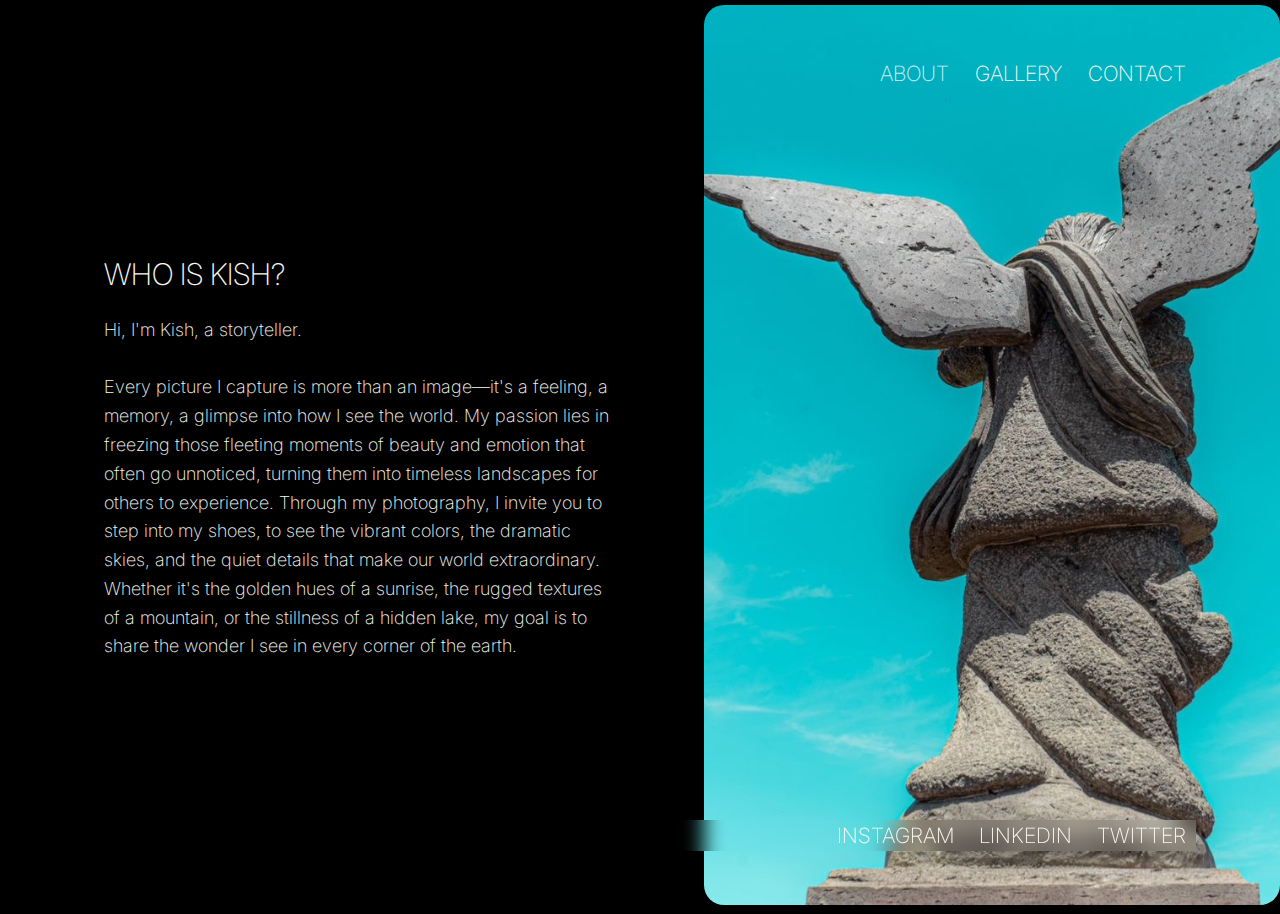
==== about.html @ 5023040d "update" ====
<!DOCTYPE html>
<html lang="en">

<head class="about-footer">
    <meta charset="UTF-8" />
    <meta name="viewport" content="width=device-width, initial-scale=1.0" />
    <meta http-equiv="X-UA-Compatible" content="ie=edge" />
    <title>About Kish</title>
    <link rel="preconnect" href="https://fonts.googleapis.com" />
    <link rel="preconnect" href="https://fonts.gstatic.com" crossorigin />
    <link
        href="https://fonts.googleapis.com/css2?family=Anton+SC&family=Inter:ital,opsz,wght@0,14..32,100..900;1,14..32,100..900&display=swap"
        rel="stylesheet" />
    <link rel="stylesheet" href="style.css" />
</head>

<body s>

    <header>
        <a href="index.html" class="logo"><svg width="46" height="17" viewBox="0 0 46 17" fill="none"
                xmlns="http://www.w3.org/2000/svg">
                <path
                    d="M0.849432 16V0.727272H2.69886V8.30398H2.87784L9.73864 0.727272H12.1548L5.74148 7.6179L12.1548 16H9.91761L4.60795 8.90057L2.69886 11.0483V16H0.849432ZM16.3981 0.727272V16H14.5487V0.727272H16.3981ZM28.4585 4.54545C28.3691 3.78977 28.0061 3.20312 27.3698 2.78551C26.7334 2.3679 25.9529 2.15909 25.0281 2.15909C24.352 2.15909 23.7604 2.26847 23.2533 2.48722C22.7512 2.70597 22.3584 3.00675 22.075 3.38956C21.7966 3.77237 21.6574 4.20739 21.6574 4.6946C21.6574 5.10227 21.7544 5.45277 21.9482 5.74609C22.1471 6.03445 22.4007 6.27557 22.7089 6.46946C23.0171 6.65838 23.3403 6.81499 23.6784 6.93928C24.0164 7.05859 24.3271 7.15554 24.6105 7.23011L26.1617 7.64773C26.5594 7.75213 27.0019 7.89631 27.4891 8.08026C27.9813 8.2642 28.4511 8.51527 28.8985 8.83345C29.3509 9.14666 29.7238 9.54936 30.0171 10.0415C30.3105 10.5337 30.4571 11.1378 30.4571 11.8537C30.4571 12.679 30.2409 13.4247 29.8083 14.0909C29.3808 14.7571 28.7544 15.2866 27.9291 15.6793C27.1088 16.0721 26.1119 16.2685 24.9387 16.2685C23.8449 16.2685 22.8978 16.092 22.0974 15.739C21.3019 15.386 20.6755 14.8938 20.2181 14.2624C19.7657 13.631 19.5097 12.8977 19.45 12.0625H21.3591C21.4088 12.6392 21.6027 13.1165 21.9408 13.4943C22.2838 13.8672 22.7164 14.1456 23.2384 14.3295C23.7654 14.5085 24.3321 14.598 24.9387 14.598C25.6446 14.598 26.2785 14.4837 26.8403 14.255C27.4021 14.0213 27.847 13.6982 28.1752 13.2855C28.5033 12.8679 28.6673 12.3807 28.6673 11.8239C28.6673 11.3168 28.5257 10.9041 28.2423 10.5859C27.9589 10.2678 27.586 10.0092 27.1237 9.81037C26.6613 9.61151 26.1617 9.4375 25.6247 9.28835L23.7455 8.75142C22.5523 8.40838 21.6077 7.91868 20.9117 7.28232C20.2156 6.64595 19.8676 5.81321 19.8676 4.78409C19.8676 3.92898 20.0988 3.18324 20.5612 2.54688C21.0285 1.90554 21.6549 1.40838 22.4404 1.0554C23.2309 0.697443 24.1134 0.518465 25.0878 0.518465C26.0722 0.518465 26.9472 0.694957 27.7128 1.04794C28.4784 1.39595 29.085 1.87322 29.5324 2.47976C29.9848 3.08629 30.2235 3.77486 30.2483 4.54545H28.4585ZM33.4979 16V0.727272H35.3473V7.52841H43.4908V0.727272H45.3402V16H43.4908V9.16903H35.3473V16H33.4979Z"
                    fill="#F9F8F0" />
            </svg>
        </a>

        <nav>
            <a class="selected" href="#">About</a>
            <a href="index.html#gallery">Gallery</a>
            <a href="#">Contact</a>
        </nav>

    </header>

    <body>

        <section class="about-page">

            <div class="about-img">
                <img loading="lazy" src="Kish images/5b8007a4-5a6c-479f-b064-75aede1794b1.JPG" alt="Header image">

            </div>

            <div class="about-text">

                <h3 class="about-h3"> WHO IS KISH? </h3>

                <p>Hi, I'm Kish, a storyteller. <br> <br> Every picture I capture is more than an image—it's a feeling,
                    a memory, a
                    glimpse into how I see the world. My passion lies in freezing those fleeting moments of beauty and
                    emotion that often go unnoticed, turning them into timeless landscapes for others to
                    experience. Through my photography, I invite you to step into my shoes, to see the vibrant colors,
                    the dramatic skies, and the quiet details that make our world extraordinary. Whether it's the golden
                    hues of a sunrise, the rugged textures of a mountain, or the stillness of a hidden lake, my goal is
                    to share the wonder I see in every corner of the earth.</p>

            </div>

          

        </section>


        <footer class="about-footer">



            <div>
                <a href="https://www.instagram.com/momentswith_kish/">Instagram</a>
                <a href="https://www.linkedin.com/in/kunleademikanra/">LinkedIn</a>
                <a href="https://x.com/kish_baba_">Twitter</a>

        </footer>

    </body>

</html>
---- style.css ----
body {
    background-color: #000;
    color: #f9f8f0;
    padding: 40px 76px;
    line-height: 1.5;
    font-family: inter;
    font-weight: 200;
    font-size: 21px;
}

@keyframes appear {
    0% {
        opacity: 0;
        scale: o.5;
    }

    100% {
        opacity: 1;
        scale: 1;
    }
}

svg path {
    fill: transparent;
    stroke: #fff;
    stroke-width: 1;
    stroke-dasharray: 90;
    stroke-dashoffset: 90;
    animation: logoMove 7s ease-in-out infinite alternate-reverse;
}

@keyframes logoMove {
    0% {
        stroke-dashoffset: 90;
    }

    80% {
        fill: transparent;
    }

    100% {
        fill: #fff;
        stroke-dashoffset: 0;
    }
}

header {
    display: flex;
    align-items: center;
    text-align: center;
    justify-content: space-between;
    width: 100%;
    font-family: inter;
    font-weight: normal;
    font-size: 21px;
    margin-bottom: 40px;

}


.logo,
header a,
a {
    font-weight: 200;
    text-decoration: none;
    margin: 10px;
    color: #f9f8f0;
    text-transform: uppercase;

}

a:hover {
    color: #c8f2f6;
}

.selected {
    color: #c8f2f6;
}


.hero {
    position: relative;
    display: flex;
    align-items: center;
    margin-top: 70px;
    margin-bottom: 80px;
    width: 100%;
    height: 80vh;
    animation: heroAppear 3s ease-in-out;

}

/* take out at the end 

@keyframes heroAppear {
    0% {
        opacity: 0;
        scale: 0.9;
    }

    100% {
        opacity: 1;
        scale: 1;
    }
}

take out at the end */

.hero-text {
    gap: 3px;

}

.hero h1 {
    font-size: 15vw;
    margin: 3px;
    font-weight: 300;
    line-height: 1;
    font-family: anton sc;

}

.moments {
    position: relative;
    left: 25%;

}


.hero-explain {
    font-size: 20px;
    font-family: inter;
    font-weight: 200;
    margin-top: 20px;

}

.hero-img-wrapper {
    position: absolute;
    top: 20%;
    right: 85%;
    max-width: 30px;
    height: 300px;
    animation: float 3s ease-in-out infinite;
    mix-blend-mode: darken;
}


.hero-img,
.hero-img2 {

    width: 100%;
    height: 100%;
    transform: rotate(10deg);
    transition: 0.8s ease;

}

.hero-img:hover {
    transform: rotate(-10deg);
    width: 300px;
}

.hero-img2-wrapper {
    position: absolute;
    top: 25%;
    right: 10%;
    max-width: 20vw;
    height: 20vw;
    animation: float 3s ease-in-out infinite;
    mix-blend-mode: screen;
}

.hero-img2 img {
    border-radius: inherit;
    transition: 1s ease-in-out;

}

.hero-img2:hover img {
    transform: rotate(-10deg);
    border-radius: 100%;
}

.hero-img img,
.hero-img2 img {
    width: 100%;
    height: 100%;
    object-fit: cover;
    border-radius: 20px;

}

.gallery1 {
    display: flex;
    flex-wrap: wrap;
    gap: 20px;
    justify-content: center;
    margin-top: 50px;
    margin-bottom: 50px;
    padding: 0 20px;

}

.galleryimages {

    width: 350px;
    height: 350px;
    object-fit: cover;
    border-radius: 20px;
    transition: 0.8s ease-in-out;
    animation: appear ease-in-out;
    filter: grayscale(100%);
    transition: 0.2s ease-in-out;
    overflow: hidden;
    animation-timeline: view();
    animation-range: entry 0 cover 40%;
}

.galleryimages img {
    width: 100%;
    height: 100%;
    border-radius: 20px;

}

.galleryimages:hover {
    filter: grayscale(0%);
}

.CA h2 {
    margin: 7px;
    font-size: clamp(20px, 2vw + 50px, 70px);
    line-height: 1;
    font-family: anton sc;
}

.CA {

    display: flex;
    height: 50px;
    flex-direction: row;
    justify-content: space-between;
    padding: 30px 0;
    margin-top: 200px;
    margin-bottom: 150px;

}

.CA-line {

    width: 30vw;
    height: 1px;
    background-color: #f9f8f0;
    margin: 10px;
}

.ca-about {

    position: relative;
    top: -100%;
}


footer {
    display: flex;
    align-items: center;
    text-align: center;
    justify-content: space-between;
    width: 100%;
    font-family: inter;
    font-size: 21px;
    margin-top: 50px;

}


@keyframes float {
    0% {
        transform: translateY(0);
    }

    50% {
        transform: translateY(-20px);
    }

    100% {
        transform: translateY(0);
    }
}

html {
    scroll-behavior: smooth;
}


/*ABOUT PAGE*/


.about-page {
    font-size: 20px;
    display: flex;
    height: 70vh;
    line-height: 1.6;
    align-items: center;
    justify-content: space-between;
    margin-top: 20px;
    margin-bottom: 20px;

}

.about-text {
    font-family: inter;
    font-weight: 200;
    width: 40vw;
    font-size: 18px;
    margin-top: 20px;
    margin-left: 20px;
    margin-right: 20px;
}

.about-h3 {
    font-size: 30px;
    font-weight: 200;
    margin: 0;
}

.about-img {
    position: absolute;
    right: 0;
    width: 45vw;
    height: 100vh;
    transition: 0.2s ease-in-out;
    z-index: -1;

}

.about-img img {
    width: 100%;
    height: 100%;
    object-fit: cover;
    border-radius: 20px;
}

.about-footer {
    display: flex;
    backdrop-filter: blur(10px);
    width: 100%;
    justify-content: flex-end;
}

/*MEDIA QUERIES*/

@media screen and (max-width: 600px) {

    body {
        padding: 20px;
        line-height: 1.4;
        font-size: 17px;
    }


    header,
    footer {
        display: block;
        font-size: 15px;
        margin-bottom: 100px;

    }

    .hero {
        position: relative;
        display: flex;
        height: 60vh;
        padding: 20px;
        gap: 1000px;
    }


    .hero-img2-wrapper {

        max-width: 100px;
        height: 150px;
    }

    .hero-explain {
        margin-top: 50px;

    }


    .ca {
        padding: 10px;
    }

    .CA h2 {
        margin: 7px;
        font-size: clamp(10px, 2vw + 25px, 40px);
        line-height: 1;
        font-family: anton sc;
    }

}


/*ABOUT PAGE*/

@media screen and (max-width: 900px) {

    header {
        margin-bottom: 20px;
    }

    .about-page {
        display: flex;
        flex-direction: column;
        line-height: 1.6;
        margin-top: 20px;
        margin-bottom: 20px;
        height: max-content;

    }

    .about-h3 {
        margin-bottom: 50px;
    }

    .about-text {
        width: 100%;
        font-size: 16px;
        margin-top: 50px;
        margin-bottom: 40px;

    }

    .about-img {
        margin-top: 40px;
        position: relative;
        width: 100%;
        height: 300px;

    }

    .about-footer {
        margin: 60px 10px 30px 10px;
        justify-content: center;
    }
}
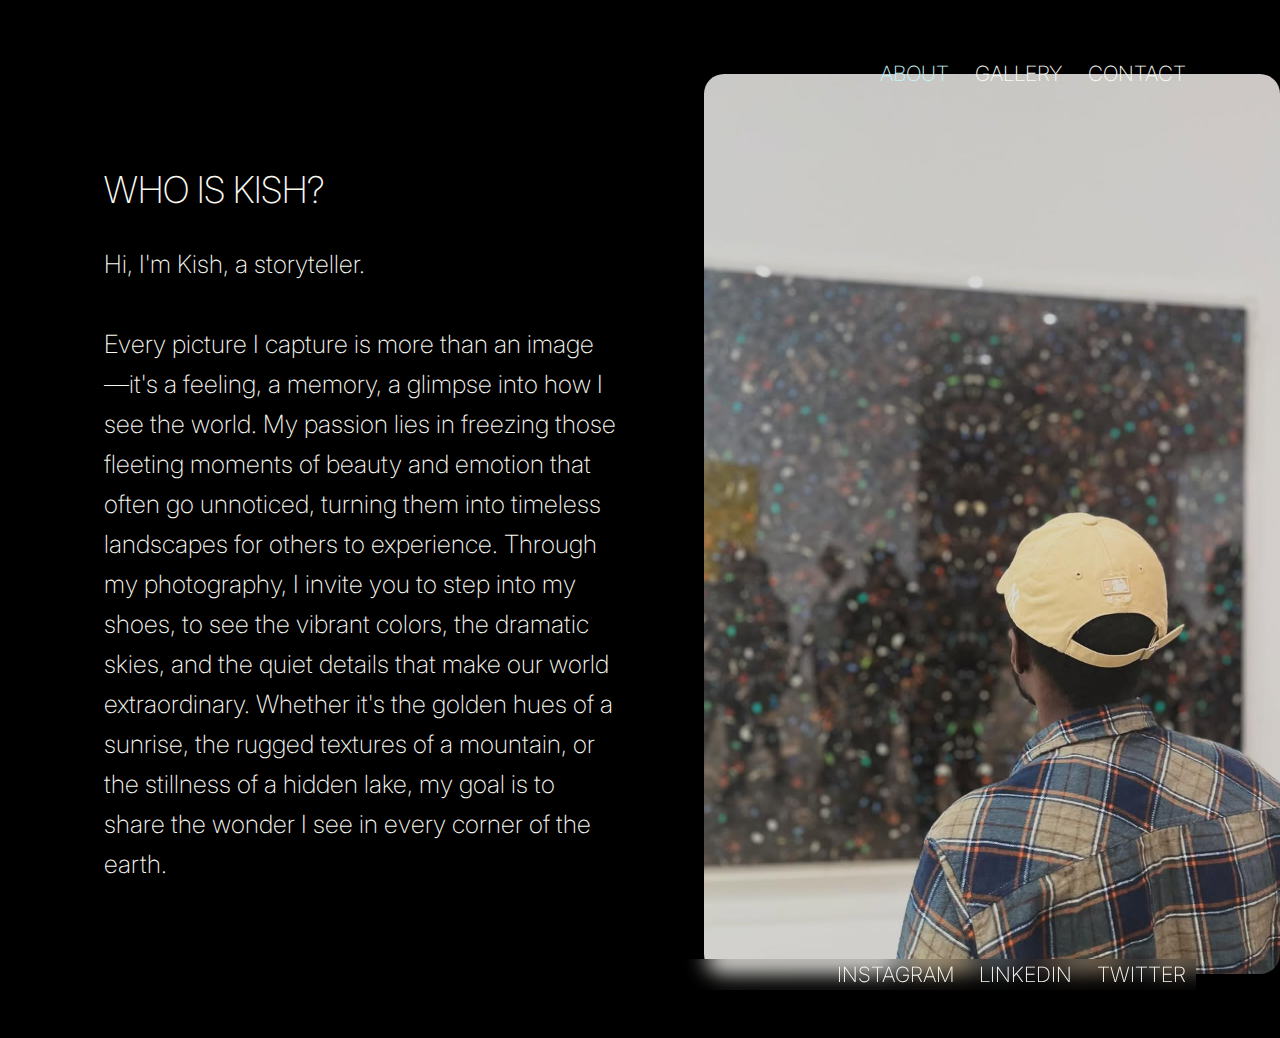
==== commit 11954eed: "Update" ====
--- a/about.html
+++ b/about.html
@@ -14,16 +14,20 @@
     <link rel="stylesheet" href="style.css" />
 </head>
 
-<body s>
+<body>
+
+    <!-- HEADER -->
 
     <header>
-        <a href="index.html" class="logo"><svg width="46" height="17" viewBox="0 0 46 17" fill="none"
-                xmlns="http://www.w3.org/2000/svg">
+        <a href="index.html" class="logo">
+            <svg width="46" height="17" viewBox="0 0 46 17" fill="none" xmlns="http://www.w3.org/2000/svg">
                 <path
                     d="M0.849432 16V0.727272H2.69886V8.30398H2.87784L9.73864 0.727272H12.1548L5.74148 7.6179L12.1548 16H9.91761L4.60795 8.90057L2.69886 11.0483V16H0.849432ZM16.3981 0.727272V16H14.5487V0.727272H16.3981ZM28.4585 4.54545C28.3691 3.78977 28.0061 3.20312 27.3698 2.78551C26.7334 2.3679 25.9529 2.15909 25.0281 2.15909C24.352 2.15909 23.7604 2.26847 23.2533 2.48722C22.7512 2.70597 22.3584 3.00675 22.075 3.38956C21.7966 3.77237 21.6574 4.20739 21.6574 4.6946C21.6574 5.10227 21.7544 5.45277 21.9482 5.74609C22.1471 6.03445 22.4007 6.27557 22.7089 6.46946C23.0171 6.65838 23.3403 6.81499 23.6784 6.93928C24.0164 7.05859 24.3271 7.15554 24.6105 7.23011L26.1617 7.64773C26.5594 7.75213 27.0019 7.89631 27.4891 8.08026C27.9813 8.2642 28.4511 8.51527 28.8985 8.83345C29.3509 9.14666 29.7238 9.54936 30.0171 10.0415C30.3105 10.5337 30.4571 11.1378 30.4571 11.8537C30.4571 12.679 30.2409 13.4247 29.8083 14.0909C29.3808 14.7571 28.7544 15.2866 27.9291 15.6793C27.1088 16.0721 26.1119 16.2685 24.9387 16.2685C23.8449 16.2685 22.8978 16.092 22.0974 15.739C21.3019 15.386 20.6755 14.8938 20.2181 14.2624C19.7657 13.631 19.5097 12.8977 19.45 12.0625H21.3591C21.4088 12.6392 21.6027 13.1165 21.9408 13.4943C22.2838 13.8672 22.7164 14.1456 23.2384 14.3295C23.7654 14.5085 24.3321 14.598 24.9387 14.598C25.6446 14.598 26.2785 14.4837 26.8403 14.255C27.4021 14.0213 27.847 13.6982 28.1752 13.2855C28.5033 12.8679 28.6673 12.3807 28.6673 11.8239C28.6673 11.3168 28.5257 10.9041 28.2423 10.5859C27.9589 10.2678 27.586 10.0092 27.1237 9.81037C26.6613 9.61151 26.1617 9.4375 25.6247 9.28835L23.7455 8.75142C22.5523 8.40838 21.6077 7.91868 20.9117 7.28232C20.2156 6.64595 19.8676 5.81321 19.8676 4.78409C19.8676 3.92898 20.0988 3.18324 20.5612 2.54688C21.0285 1.90554 21.6549 1.40838 22.4404 1.0554C23.2309 0.697443 24.1134 0.518465 25.0878 0.518465C26.0722 0.518465 26.9472 0.694957 27.7128 1.04794C28.4784 1.39595 29.085 1.87322 29.5324 2.47976C29.9848 3.08629 30.2235 3.77486 30.2483 4.54545H28.4585ZM33.4979 16V0.727272H35.3473V7.52841H43.4908V0.727272H45.3402V16H43.4908V9.16903H35.3473V16H33.4979Z"
                     fill="#F9F8F0" />
             </svg>
         </a>
+
+        <!-- HEADER MENU -->
 
         <nav>
             <a class="selected" href="#">About</a>
@@ -38,7 +42,7 @@
         <section class="about-page">
 
             <div class="about-img">
-                <img loading="lazy" src="Kish images/5b8007a4-5a6c-479f-b064-75aede1794b1.JPG" alt="Header image">
+                <img loading="lazy" src="Assets used/Kish2.jpg" alt="Header image">
 
             </div>
 
@@ -57,7 +61,7 @@
 
             </div>
 
-          
+
 
         </section>
 
--- a/style.css
+++ b/style.css
@@ -8,17 +8,6 @@
     font-size: 21px;
 }
 
-@keyframes appear {
-    0% {
-        opacity: 0;
-        scale: o.5;
-    }
-
-    100% {
-        opacity: 1;
-        scale: 1;
-    }
-}
 
 svg path {
     fill: transparent;
@@ -44,6 +33,8 @@
     }
 }
 
+/* HEADER */
+
 header {
     display: flex;
     align-items: center;
@@ -54,9 +45,7 @@
     font-weight: normal;
     font-size: 21px;
     margin-bottom: 40px;
-
-}
-
+}
 
 .logo,
 header a,
@@ -66,7 +55,6 @@
     margin: 10px;
     color: #f9f8f0;
     text-transform: uppercase;
-
 }
 
 a:hover {
@@ -77,17 +65,15 @@
     color: #c8f2f6;
 }
 
+/* HERO */
 
 .hero {
     position: relative;
     display: flex;
     align-items: center;
-    margin-top: 70px;
-    margin-bottom: 80px;
-    width: 100%;
+    margin: 70px auto 130px auto;
     height: 80vh;
     animation: heroAppear 3s ease-in-out;
-
 }
 
 /* take out at the end 
@@ -106,9 +92,14 @@
 
 take out at the end */
 
+.hero-wrapper {
+    margin: 20px;
+    width: 100%;
+    position: relative;
+}
+
 .hero-text {
-    gap: 3px;
-
+    width: fit-content;
 }
 
 .hero h1 {
@@ -117,63 +108,53 @@
     font-weight: 300;
     line-height: 1;
     font-family: anton sc;
-
 }
 
 .moments {
     position: relative;
     left: 25%;
-
-}
-
+}
 
 .hero-explain {
+    width: fit-content;
     font-size: 20px;
-    font-family: inter;
-    font-weight: 200;
     margin-top: 20px;
-
-}
-
-.hero-img-wrapper {
+}
+
+.hero-img img,
+.hero-img2 img {
+    width: 100%;
+    height: 100%;
+    object-fit: cover;
+    border-radius: 20px;
+    transform: rotate(10deg);
+    transition: 0.8s ease;
+}
+
+.hero-img {
     position: absolute;
     top: 20%;
     right: 85%;
-    max-width: 30px;
+    width: 30px;
     height: 300px;
     animation: float 3s ease-in-out infinite;
     mix-blend-mode: darken;
-}
-
-
-.hero-img,
-.hero-img2 {
-
-    width: 100%;
-    height: 100%;
-    transform: rotate(10deg);
-    transition: 0.8s ease;
-
-}
-
-.hero-img:hover {
+    visibility: visible;
+}
+
+.hero-img:hover img {
     transform: rotate(-10deg);
     width: 300px;
 }
 
-.hero-img2-wrapper {
+.hero-img2 {
     position: absolute;
     top: 25%;
     right: 10%;
-    max-width: 20vw;
+    width: 20vw;
     height: 20vw;
     animation: float 3s ease-in-out infinite;
     mix-blend-mode: screen;
-}
-
-.hero-img2 img {
-    border-radius: inherit;
-    transition: 1s ease-in-out;
 
 }
 
@@ -182,14 +163,21 @@
     border-radius: 100%;
 }
 
-.hero-img img,
-.hero-img2 img {
-    width: 100%;
-    height: 100%;
-    object-fit: cover;
-    border-radius: 20px;
-
-}
+@keyframes float {
+    0% {
+        transform: translateY(0);
+    }
+
+    50% {
+        transform: translateY(-20px);
+    }
+
+    100% {
+        transform: translateY(0);
+    }
+}
+
+/* GALLERY */
 
 .gallery1 {
     display: flex;
@@ -199,34 +187,38 @@
     margin-top: 50px;
     margin-bottom: 50px;
     padding: 0 20px;
-
 }
 
 .galleryimages {
-
     width: 350px;
     height: 350px;
     object-fit: cover;
     border-radius: 20px;
-    transition: 0.8s ease-in-out;
+    filter: grayscale(100%);
+    overflow: hidden;
+    transition: 0.2s ease-in-out;
     animation: appear ease-in-out;
-    filter: grayscale(100%);
-    transition: 0.2s ease-in-out;
-    overflow: hidden;
     animation-timeline: view();
     animation-range: entry 0 cover 40%;
 }
 
-.galleryimages img {
-    width: 100%;
-    height: 100%;
-    border-radius: 20px;
-
-}
-
 .galleryimages:hover {
     filter: grayscale(0%);
 }
+
+@keyframes appear {
+    0% {
+        opacity: 0;
+        scale: 0.5;
+    }
+
+    100% {
+        opacity: 1;
+        scale: 1;
+    }
+}
+
+/* CONTACT */
 
 .CA h2 {
     margin: 7px;
@@ -261,6 +253,7 @@
     top: -100%;
 }
 
+/* FOOTER */
 
 footer {
     display: flex;
@@ -274,53 +267,35 @@
 
 }
 
-
-@keyframes float {
-    0% {
-        transform: translateY(0);
-    }
-
-    50% {
-        transform: translateY(-20px);
-    }
-
-    100% {
-        transform: translateY(0);
-    }
-}
-
 html {
     scroll-behavior: smooth;
 }
 
-
 /*ABOUT PAGE*/
-
 
 .about-page {
     font-size: 20px;
     display: flex;
-    height: 70vh;
+
     line-height: 1.6;
     align-items: center;
     justify-content: space-between;
     margin-top: 20px;
     margin-bottom: 20px;
-
 }
 
 .about-text {
     font-family: inter;
     font-weight: 200;
     width: 40vw;
-    font-size: 18px;
+    font-size: 25px;
     margin-top: 20px;
     margin-left: 20px;
     margin-right: 20px;
 }
 
 .about-h3 {
-    font-size: 30px;
+    font-size: 37px;
     font-weight: 200;
     margin: 0;
 }
@@ -332,7 +307,6 @@
     height: 100vh;
     transition: 0.2s ease-in-out;
     z-index: -1;
-
 }
 
 .about-img img {
@@ -351,65 +325,29 @@
 
 /*MEDIA QUERIES*/
 
-@media screen and (max-width: 600px) {
-
-    body {
-        padding: 20px;
-        line-height: 1.4;
-        font-size: 17px;
-    }
-
-
-    header,
-    footer {
-        display: block;
-        font-size: 15px;
-        margin-bottom: 100px;
-
-    }
+/* max-width: 928px INDEX PAGE*/
+
+@media screen and (max-width: 928px) {
 
     .hero {
-        position: relative;
+        margin: 70px auto 70px auto;
+        height: 70vh;
+    }
+
+    .gallery1 {
         display: flex;
-        height: 60vh;
-        padding: 20px;
-        gap: 1000px;
-    }
-
-
-    .hero-img2-wrapper {
-
-        max-width: 100px;
-        height: 150px;
-    }
-
-    .hero-explain {
-        margin-top: 50px;
-
-    }
-
-
-    .ca {
-        padding: 10px;
-    }
-
-    .CA h2 {
-        margin: 7px;
-        font-size: clamp(10px, 2vw + 25px, 40px);
-        line-height: 1;
-        font-family: anton sc;
-    }
-
-}
-
-
-/*ABOUT PAGE*/
-
-@media screen and (max-width: 900px) {
-
-    header {
-        margin-bottom: 20px;
-    }
+        flex-wrap: wrap;
+        gap: 10px;
+        padding: 0 10px;
+    }
+
+    .galleryimages {
+        width: 40%;
+        height: auto;
+        filter: grayscale(100%);
+    }
+
+    /* max-width: 928px ABOUT PAGE*/
 
     .about-page {
         display: flex;
@@ -418,7 +356,6 @@
         margin-top: 20px;
         margin-bottom: 20px;
         height: max-content;
-
     }
 
     .about-h3 {
@@ -427,10 +364,9 @@
 
     .about-text {
         width: 100%;
-        font-size: 16px;
+        font-size: 21px;
         margin-top: 50px;
         margin-bottom: 40px;
-
     }
 
     .about-img {
@@ -438,11 +374,109 @@
         position: relative;
         width: 100%;
         height: 300px;
-
     }
 
     .about-footer {
-        margin: 60px 10px 30px 10px;
         justify-content: center;
     }
+}
+
+/* max-width: 600px MEDIA QUERY*/
+
+@media screen and (max-width: 600px) {
+
+    body {
+        padding: 15px;
+        line-height: 1.4;
+        font-size: 17px;
+    }
+
+    header,
+    footer {
+        font-size: 13px;
+        margin-bottom: 60px;
+    }
+
+    .hero {
+        height: 85vh;
+        align-items: flex-end;
+    }
+
+    .hero-img2 {
+        position: absolute;
+        display: flex;
+        justify-content: center;
+        top: -399px;
+        right: 20%;
+        left: 20%;
+        width: auto;
+        height: 350px;
+        animation: float 3s ease-in-out infinite;
+        mix-blend-mode: screen;
+    }
+
+    .hero-img {
+        visibility: hidden;
+    }
+
+    .hero-wrapper {
+        position: relative;
+        bottom: 0;
+        width: 100%;
+    }
+
+    .moments {
+        position: relative;
+        left: 50%;
+    }
+
+    .CA {
+        padding: 10px;
+    }
+
+    .CA h2 {
+        margin: 3px;
+        font-size: 25px;
+        line-height: 1;
+        font-family: anton sc;
+    }
+
+    .galleryimages {
+        width: 100%;
+        height: 400px;
+        filter: grayscale(100%);
+    }
+}
+
+@media screen and (max-width: 380px) {
+
+    header,
+    footer {
+
+        font-size: 10px;
+        margin-bottom: 20px;
+    }
+
+    .logo,
+    header a,
+    a {
+        font-weight: 200;
+        margin: 2px;
+    }
+
+    .moments {
+        position: relative;
+        left: 20%;
+    }
+
+    .CA h2 {
+        margin: 3px;
+        font-size: 18px;
+        line-height: 1;
+        font-family: anton sc;
+    }
+
+    .hero-img2 {
+        top: -470px;
+    }
 }